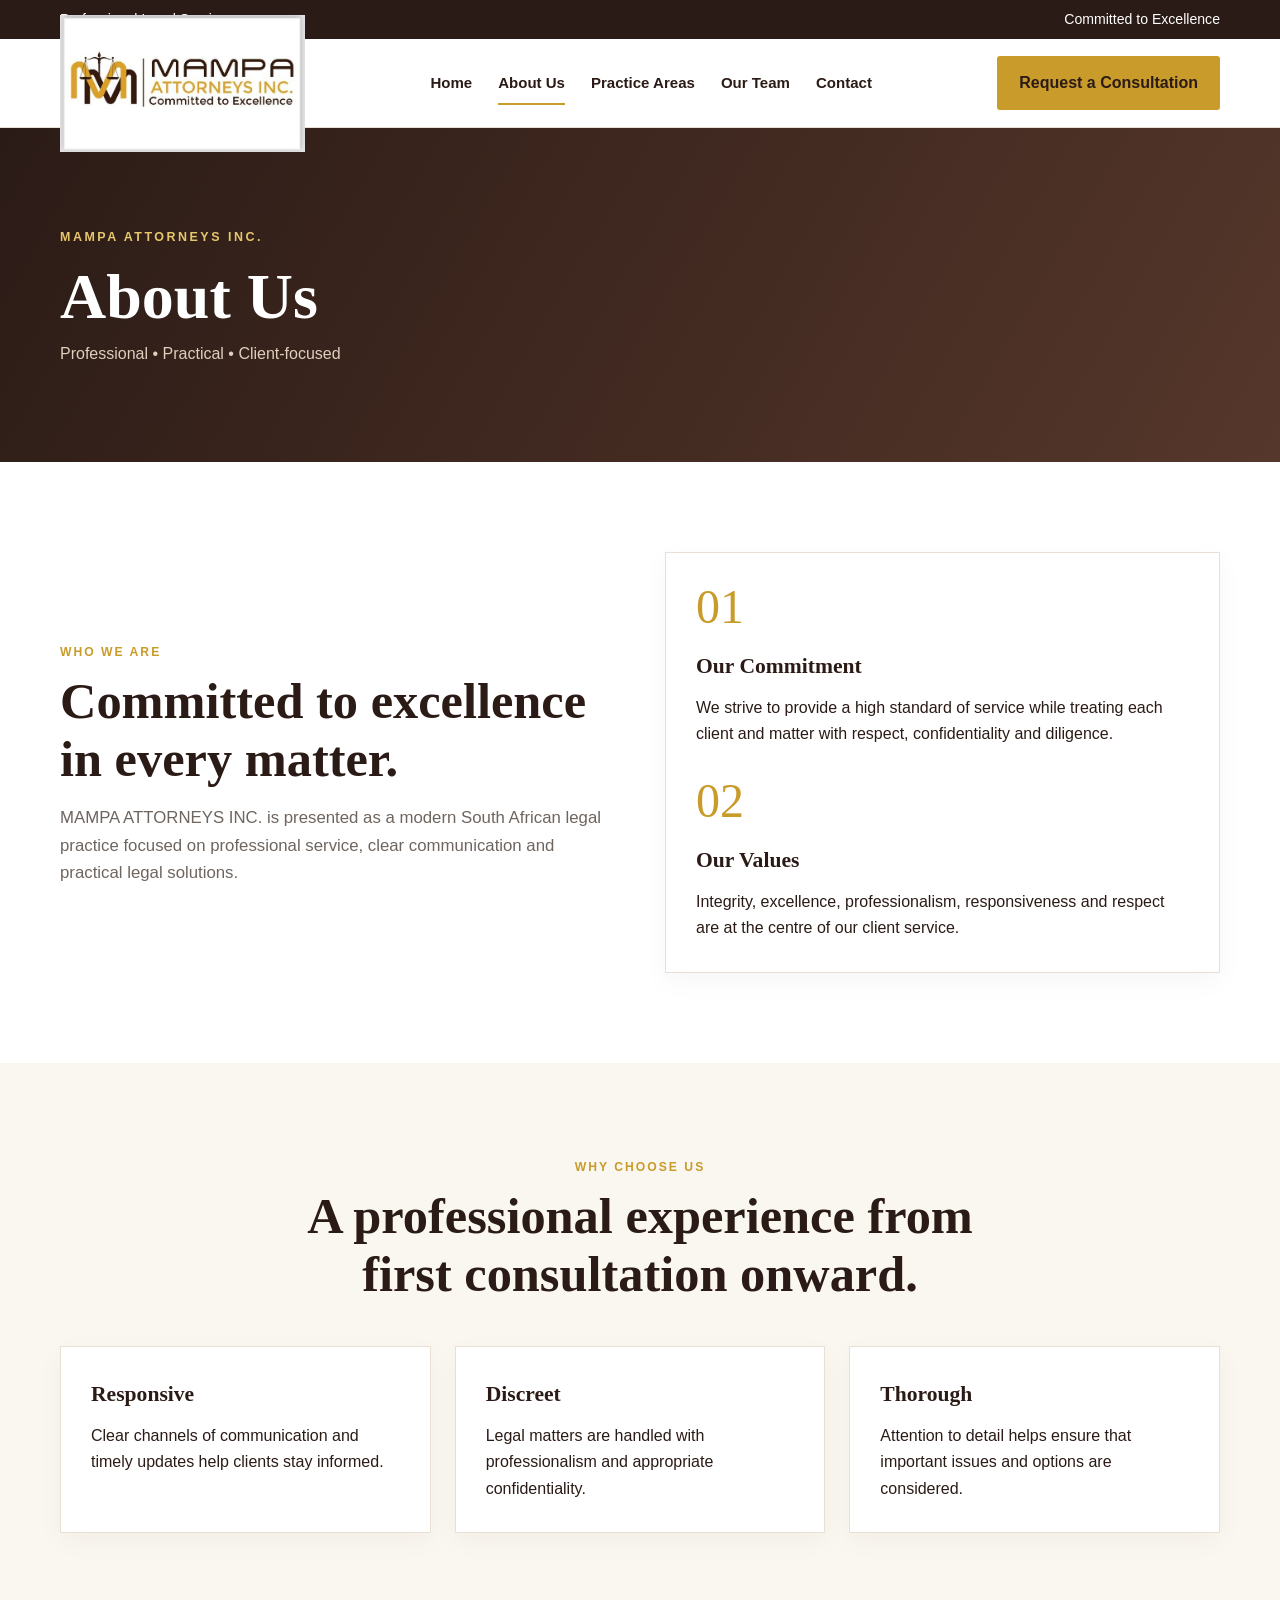
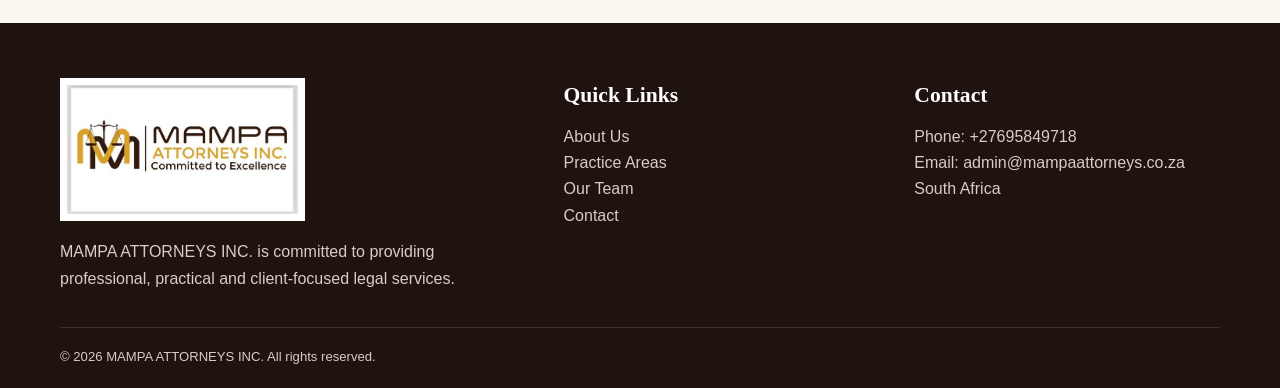
==== about.html @ 81b82417 "Add files via upload" ====
<!DOCTYPE html>
<html lang="en">
<head>
<meta charset="UTF-8">
<meta name="viewport" content="width=device-width, initial-scale=1.0">
<meta name="description" content="MAMPA ATTORNEYS INC. — Committed to Excellence.">
<title>About Us | MAMPA ATTORNEYS INC.</title>
<link rel="stylesheet" href="css/style.css">
</head>
<body>
<div class="topbar"><div class="container"><span>Professional Legal Services</span><span>Committed to Excellence</span></div></div>
<header><div class="container nav">
<a href="index.html" aria-label="MAMPA Attorneys Inc."><img class="logo" src="assets/logo.jpg" alt="MAMPA Attorneys Inc. logo"></a>
<nav class="nav-links"><a href="index.html" class="">Home</a>
<a href="about.html" class="active">About Us</a>
<a href="services.html" class="">Practice Areas</a>
<a href="team.html" class="">Our Team</a>
<a href="contact.html" class="">Contact</a></nav>
<a class="btn btn-gold nav-cta" href="contact.html">Request a Consultation</a>
<button class="menu" aria-label="Open menu">☰</button>
</div></header>

<section class="page-hero"><div class="container"><span class="eyebrow">MAMPA ATTORNEYS INC.</span><h1>About Us</h1><p class="breadcrumb">Professional • Practical • Client-focused</p></div></section>
<section class="section"><div class="container grid-2">
<div><span class="kicker">Who We Are</span><h2>Committed to excellence in every matter.</h2><p class="lead">MAMPA ATTORNEYS INC. is presented as a modern South African legal practice focused on professional service, clear communication and practical legal solutions.</p></div>
<div class="card"><div class="number">01</div><h3 style="margin-top:18px">Our Commitment</h3><p>We strive to provide a high standard of service while treating each client and matter with respect, confidentiality and diligence.</p><div class="number" style="margin-top:30px">02</div><h3 style="margin-top:18px">Our Values</h3><p>Integrity, excellence, professionalism, responsiveness and respect are at the centre of our client service.</p></div>
</div></section>
<section class="section cream"><div class="container"><div class="section-head center"><span class="kicker">Why Choose Us</span><h2>A professional experience from first consultation onward.</h2></div><div class="grid-3">
<div class="card"><h3>Responsive</h3><p>Clear channels of communication and timely updates help clients stay informed.</p></div>
<div class="card"><h3>Discreet</h3><p>Legal matters are handled with professionalism and appropriate confidentiality.</p></div>
<div class="card"><h3>Thorough</h3><p>Attention to detail helps ensure that important issues and options are considered.</p></div>
</div></div></section>

<footer>
<div class="container footer-grid">
<div><img class="logo" src="assets/logo.jpg" alt="MAMPA Attorneys Inc. logo" style="background:#fff;padding:7px"><p style="margin-top:18px;max-width:420px">MAMPA ATTORNEYS INC. is committed to providing professional, practical and client-focused legal services.</p></div>
<div><h3>Quick Links</h3><p><a href="about.html">About Us</a></p><p><a href="services.html">Practice Areas</a></p><p><a href="team.html">Our Team</a></p><p><a href="contact.html">Contact</a></p></div>
<div><h3>Contact</h3><p>Phone: +27695849718</p><p>Email: admin@mampaattorneys.co.za</p><p>South Africa</p></div>
</div>
<div class="container footer-bottom"><span>© <span id="year"></span> MAMPA ATTORNEYS INC. All rights reserved.</span></div>
</footer>
<script src="js/script.js"></script>
</body>
</html>
---- css/style.css ----
:root{
  --brown:#2b1b16;
  --brown-2:#41271e;
  --gold:#c99b2b;
  --gold-light:#e7c76b;
  --cream:#faf7f0;
  --white:#ffffff;
  --muted:#6f655f;
  --border:#e9e0d3;
  --shadow:0 18px 45px rgba(43,27,22,.10);
}
*{box-sizing:border-box;margin:0;padding:0}
html{scroll-behavior:smooth}
body{font-family:Arial,Helvetica,sans-serif;color:var(--brown);background:var(--white);line-height:1.65}
a{text-decoration:none;color:inherit}
img{max-width:100%;display:block}
.container{width:min(1160px,92%);margin:auto}
.topbar{background:var(--brown);color:#fff;font-size:.88rem}
.topbar .container{display:flex;justify-content:space-between;gap:20px;padding:8px 0}
header{position:sticky;top:0;z-index:50;background:rgba(255,255,255,.96);backdrop-filter:blur(10px);border-bottom:1px solid var(--border)}
.nav{height:88px;display:flex;align-items:center;justify-content:space-between;gap:30px}
.logo{width:245px;height:auto;object-fit:contain}
.nav-links{display:flex;align-items:center;gap:26px;font-weight:700;font-size:.94rem}
.nav-links a{position:relative;padding:30px 0}
.nav-links a:after{content:"";position:absolute;left:0;bottom:21px;width:0;height:2px;background:var(--gold);transition:.3s}
.nav-links a:hover:after,.nav-links a.active:after{width:100%}
.btn{display:inline-flex;align-items:center;justify-content:center;gap:8px;padding:13px 21px;border-radius:3px;font-weight:800;border:1px solid transparent;cursor:pointer;transition:.25s}
.btn-gold{background:var(--gold);color:var(--brown)}
.btn-gold:hover{background:#b7891e;transform:translateY(-2px)}
.btn-outline{border-color:var(--gold);color:var(--brown);background:#fff}
.btn-outline:hover{background:var(--gold);transform:translateY(-2px)}
.menu{display:none;border:0;background:none;font-size:1.7rem;color:var(--brown);cursor:pointer}
.hero{min-height:650px;background:linear-gradient(90deg,rgba(43,27,22,.96),rgba(43,27,22,.72),rgba(43,27,22,.28)),url('../assets/logo.jpg') center/cover;display:flex;align-items:center}
.hero-content{max-width:690px;color:#fff;padding:80px 0}
.eyebrow{display:inline-block;color:var(--gold-light);letter-spacing:2.5px;text-transform:uppercase;font-weight:800;font-size:.78rem;margin-bottom:15px}
h1{font-family:Georgia,serif;font-size:clamp(2.8rem,6vw,5rem);line-height:1.06;margin-bottom:22px}
.hero p{font-size:1.12rem;max-width:600px;color:#f5eee7;margin-bottom:30px}
.hero-actions{display:flex;gap:14px;flex-wrap:wrap}
.section{padding:90px 0}
.section.cream{background:var(--cream)}
.section-head{max-width:720px;margin-bottom:42px}
.section-head.center{text-align:center;margin-left:auto;margin-right:auto}
.kicker{color:var(--gold);font-weight:900;letter-spacing:2px;text-transform:uppercase;font-size:.76rem}
h2{font-family:Georgia,serif;font-size:clamp(2rem,4vw,3.15rem);line-height:1.15;margin:9px 0 15px}
h3{font-family:Georgia,serif;font-size:1.35rem;margin-bottom:10px}
.lead{color:var(--muted);font-size:1.05rem}
.grid-3{display:grid;grid-template-columns:repeat(3,1fr);gap:24px}
.grid-2{display:grid;grid-template-columns:repeat(2,1fr);gap:50px;align-items:center}
.card{background:#fff;border:1px solid var(--border);padding:30px;box-shadow:0 8px 25px rgba(43,27,22,.04);transition:.25s}
.card:hover{transform:translateY(-6px);box-shadow:var(--shadow)}
.icon{width:50px;height:50px;border-radius:50%;display:grid;place-items:center;background:#f4e6bd;color:var(--brown);font-weight:900;margin-bottom:20px}
.number{font-size:3rem;font-family:Georgia,serif;color:var(--gold);line-height:1}
.about-image{min-height:450px;background:linear-gradient(145deg,#2b1b16,#594034);display:flex;align-items:center;justify-content:center;padding:45px;position:relative;overflow:hidden}
.about-image:before{content:"§";font-family:Georgia,serif;font-size:18rem;color:rgba(255,255,255,.06);position:absolute}
.about-image .seal{position:relative;text-align:center;color:#fff;border:1px solid rgba(231,199,107,.6);padding:45px 35px}
.about-image .seal strong{display:block;font-family:Georgia,serif;font-size:2rem;color:var(--gold-light)}
.list{list-style:none;display:grid;gap:13px;margin-top:22px}
.list li{padding-left:28px;position:relative;color:var(--muted)}
.list li:before{content:"✓";position:absolute;left:0;color:var(--gold);font-weight:900}
.cta{background:var(--brown);color:#fff;padding:55px 0}
.cta .container{display:flex;align-items:center;justify-content:space-between;gap:30px}
.cta h2{margin:0;color:#fff}
.practice{border-top:4px solid var(--gold)}
.team-card{text-align:center;padding:30px}
.avatar{width:105px;height:105px;border-radius:50%;background:var(--brown);color:var(--gold-light);display:grid;place-items:center;margin:0 auto 20px;font-family:Georgia,serif;font-size:2.2rem}
.role{color:var(--gold);font-size:.82rem;font-weight:800;text-transform:uppercase;letter-spacing:1px}
.contact-grid{display:grid;grid-template-columns:.85fr 1.15fr;gap:45px}
.contact-item{padding:18px 0;border-bottom:1px solid var(--border)}
.contact-item strong{display:block;margin-bottom:4px}
form{display:grid;gap:16px}
.form-row{display:grid;grid-template-columns:1fr 1fr;gap:16px}
label{font-size:.85rem;font-weight:800}
input,textarea,select{width:100%;padding:14px 15px;border:1px solid #d9cec0;border-radius:2px;font:inherit;background:#fff;color:var(--brown);margin-top:6px}
textarea{min-height:150px;resize:vertical}
.notice{background:#fff8e8;border-left:4px solid var(--gold);padding:17px;color:#64574f;font-size:.9rem}
footer{background:#1f130f;color:#d8ccc3;padding:55px 0 20px}
.footer-grid{display:grid;grid-template-columns:1.5fr 1fr 1fr;gap:45px}
footer h3{color:#fff}
footer a:hover{color:var(--gold-light)}
.footer-bottom{border-top:1px solid rgba(255,255,255,.12);margin-top:35px;padding-top:18px;font-size:.82rem;display:flex;justify-content:space-between;gap:20px}
.page-hero{background:linear-gradient(120deg,var(--brown),#56372b);color:#fff;padding:95px 0}
.page-hero h1{font-size:clamp(2.5rem,5vw,4rem);margin-bottom:10px}
.breadcrumb{color:#dfcfbd}
@media(max-width:900px){
  .nav-links{display:none;position:absolute;top:88px;left:0;right:0;background:#fff;border-bottom:1px solid var(--border);padding:15px 5%;flex-direction:column;align-items:flex-start;gap:0}
  .nav-links.open{display:flex}
  .nav-links a{padding:12px 0;width:100%}
  .nav-links a:after{bottom:5px}
  .nav-cta{display:none}
  .menu{display:block}
  .grid-3,.grid-2,.contact-grid,.footer-grid{grid-template-columns:1fr}
  .hero{min-height:600px}
  .cta .container{flex-direction:column;align-items:flex-start}
}
@media(max-width:560px){
  .topbar .container{font-size:.75rem}
  .topbar .container span:last-child{display:none}
  .logo{width:205px}
  .nav{height:76px}
  .nav-links{top:76px}
  .form-row{grid-template-columns:1fr}
  .section{padding:65px 0}
  .hero-content{padding:55px 0}
  h1{font-size:2.65rem}
}
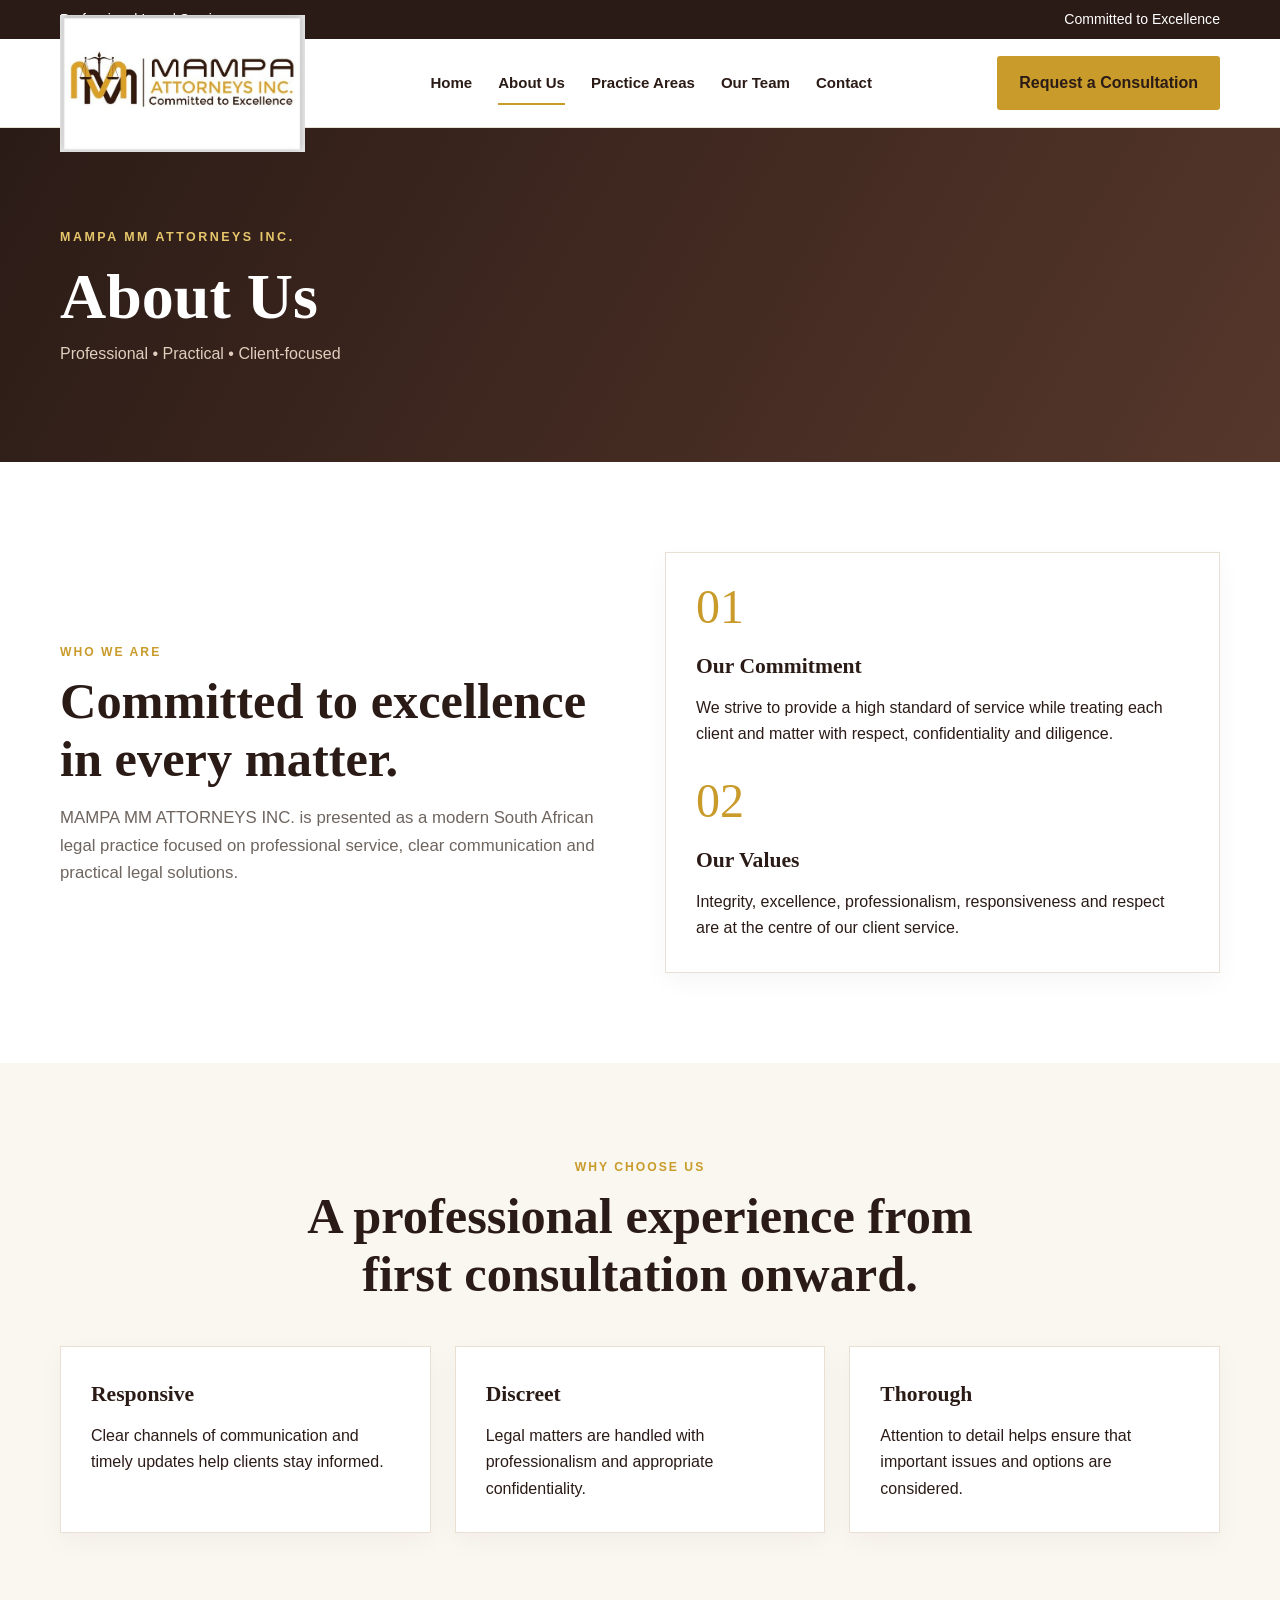
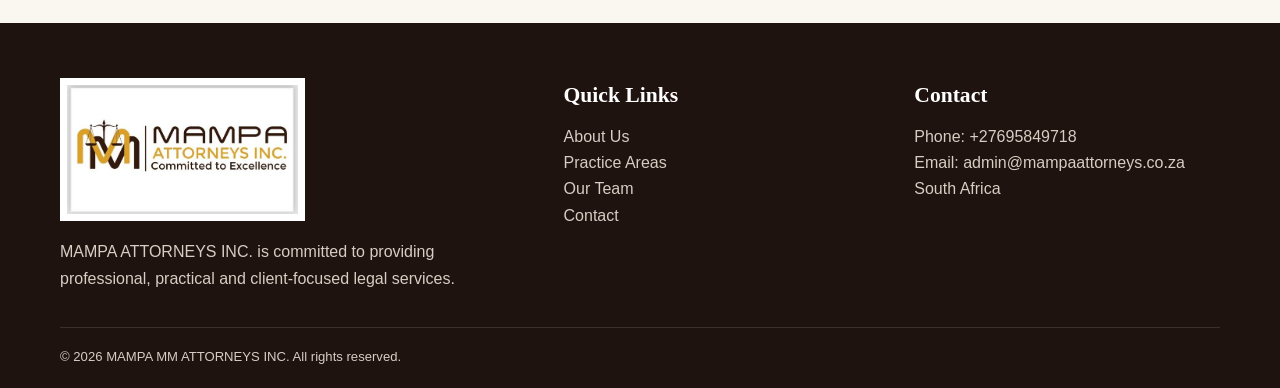
==== commit e6f7e0fc: "Update about.html" ====
--- a/about.html
+++ b/about.html
@@ -3,14 +3,14 @@
 <head>
 <meta charset="UTF-8">
 <meta name="viewport" content="width=device-width, initial-scale=1.0">
-<meta name="description" content="MAMPA ATTORNEYS INC. — Committed to Excellence.">
-<title>About Us | MAMPA ATTORNEYS INC.</title>
+<meta name="description" content="MAMPA MM ATTORNEYS INC. — Committed to Excellence.">
+<title>About Us | MAMPA MM ATTORNEYS INC.</title>
 <link rel="stylesheet" href="css/style.css">
 </head>
 <body>
 <div class="topbar"><div class="container"><span>Professional Legal Services</span><span>Committed to Excellence</span></div></div>
 <header><div class="container nav">
-<a href="index.html" aria-label="MAMPA Attorneys Inc."><img class="logo" src="assets/logo.jpg" alt="MAMPA Attorneys Inc. logo"></a>
+<a href="index.html" aria-label="MAMPA MM Attorneys Inc."><img class="logo" src="assets/logo.jpg" alt="MAMPA Attorneys Inc. logo"></a>
 <nav class="nav-links"><a href="index.html" class="">Home</a>
 <a href="about.html" class="active">About Us</a>
 <a href="services.html" class="">Practice Areas</a>
@@ -20,9 +20,9 @@
 <button class="menu" aria-label="Open menu">☰</button>
 </div></header>
 
-<section class="page-hero"><div class="container"><span class="eyebrow">MAMPA ATTORNEYS INC.</span><h1>About Us</h1><p class="breadcrumb">Professional • Practical • Client-focused</p></div></section>
+<section class="page-hero"><div class="container"><span class="eyebrow">MAMPA MM ATTORNEYS INC.</span><h1>About Us</h1><p class="breadcrumb">Professional • Practical • Client-focused</p></div></section>
 <section class="section"><div class="container grid-2">
-<div><span class="kicker">Who We Are</span><h2>Committed to excellence in every matter.</h2><p class="lead">MAMPA ATTORNEYS INC. is presented as a modern South African legal practice focused on professional service, clear communication and practical legal solutions.</p></div>
+<div><span class="kicker">Who We Are</span><h2>Committed to excellence in every matter.</h2><p class="lead">MAMPA MM ATTORNEYS INC. is presented as a modern South African legal practice focused on professional service, clear communication and practical legal solutions.</p></div>
 <div class="card"><div class="number">01</div><h3 style="margin-top:18px">Our Commitment</h3><p>We strive to provide a high standard of service while treating each client and matter with respect, confidentiality and diligence.</p><div class="number" style="margin-top:30px">02</div><h3 style="margin-top:18px">Our Values</h3><p>Integrity, excellence, professionalism, responsiveness and respect are at the centre of our client service.</p></div>
 </div></section>
 <section class="section cream"><div class="container"><div class="section-head center"><span class="kicker">Why Choose Us</span><h2>A professional experience from first consultation onward.</h2></div><div class="grid-3">
@@ -37,8 +37,8 @@
 <div><h3>Quick Links</h3><p><a href="about.html">About Us</a></p><p><a href="services.html">Practice Areas</a></p><p><a href="team.html">Our Team</a></p><p><a href="contact.html">Contact</a></p></div>
 <div><h3>Contact</h3><p>Phone: +27695849718</p><p>Email: admin@mampaattorneys.co.za</p><p>South Africa</p></div>
 </div>
-<div class="container footer-bottom"><span>© <span id="year"></span> MAMPA ATTORNEYS INC. All rights reserved.</span></div>
+<div class="container footer-bottom"><span>© <span id="year"></span> MAMPA MM ATTORNEYS INC. All rights reserved.</span></div>
 </footer>
 <script src="js/script.js"></script>
 </body>
-</html>+</html>
--- a/css/style.css
+++ b/css/style.css
@@ -104,3 +104,23 @@
   .hero-content{padding:55px 0}
   h1{font-size:2.65rem}
 }
+/* Mobile - default */
+.services-grid {
+    display: grid;
+    grid-template-columns: 1fr;
+    gap: 20px;
+}
+
+/* Tablet */
+@media (min-width: 768px) {
+    .services-grid {
+        grid-template-columns: repeat(2, 1fr);
+    }
+}
+
+/* Desktop */
+@media (min-width: 1024px) {
+    .services-grid {
+        grid-template-columns: repeat(3, 1fr);
+    }
+}
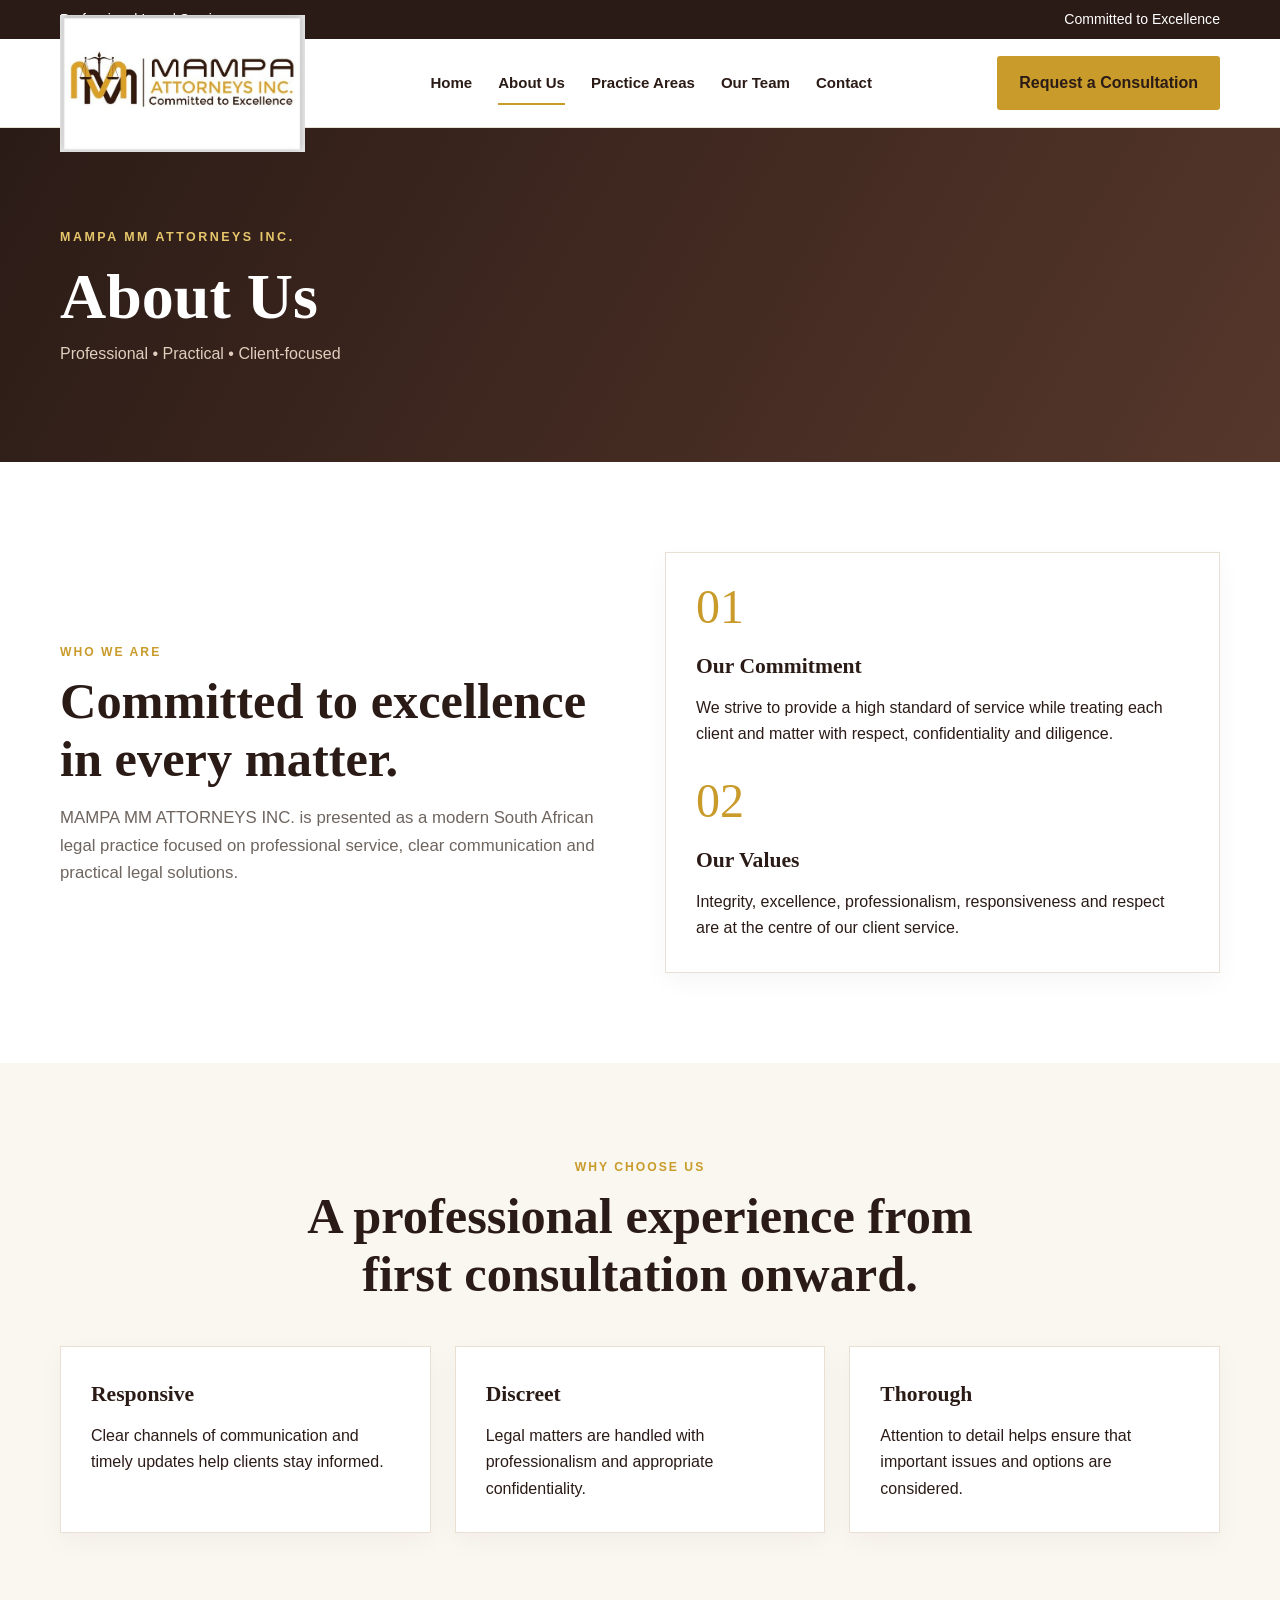
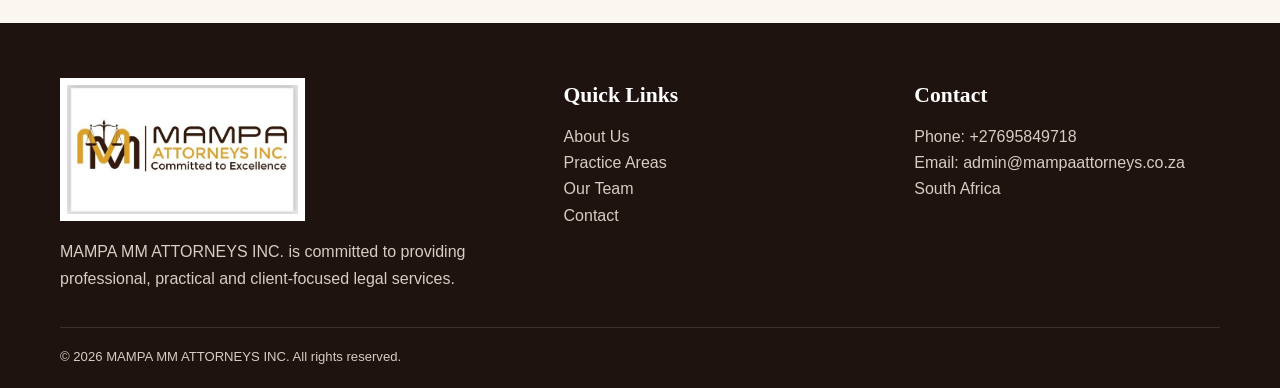
==== commit c8b25684: "Update company name from MAMPA Attorneys Inc. to MAMPA MM Attorneys Inc." ====
--- a/about.html
+++ b/about.html
@@ -10,7 +10,7 @@
 <body>
 <div class="topbar"><div class="container"><span>Professional Legal Services</span><span>Committed to Excellence</span></div></div>
 <header><div class="container nav">
-<a href="index.html" aria-label="MAMPA MM Attorneys Inc."><img class="logo" src="assets/logo.jpg" alt="MAMPA Attorneys Inc. logo"></a>
+<a href="index.html" aria-label="MAMPA MM Attorneys Inc."><img class="logo" src="assets/logo.jpg" alt="MAMPA MM Attorneys Inc. logo"></a>
 <nav class="nav-links"><a href="index.html" class="">Home</a>
 <a href="about.html" class="active">About Us</a>
 <a href="services.html" class="">Practice Areas</a>
@@ -33,7 +33,7 @@
 
 <footer>
 <div class="container footer-grid">
-<div><img class="logo" src="assets/logo.jpg" alt="MAMPA Attorneys Inc. logo" style="background:#fff;padding:7px"><p style="margin-top:18px;max-width:420px">MAMPA ATTORNEYS INC. is committed to providing professional, practical and client-focused legal services.</p></div>
+<div><img class="logo" src="assets/logo.jpg" alt="MAMPA MM Attorneys Inc. logo" style="background:#fff;padding:7px"><p style="margin-top:18px;max-width:420px">MAMPA MM ATTORNEYS INC. is committed to providing professional, practical and client-focused legal services.</p></div>
 <div><h3>Quick Links</h3><p><a href="about.html">About Us</a></p><p><a href="services.html">Practice Areas</a></p><p><a href="team.html">Our Team</a></p><p><a href="contact.html">Contact</a></p></div>
 <div><h3>Contact</h3><p>Phone: +27695849718</p><p>Email: admin@mampaattorneys.co.za</p><p>South Africa</p></div>
 </div>
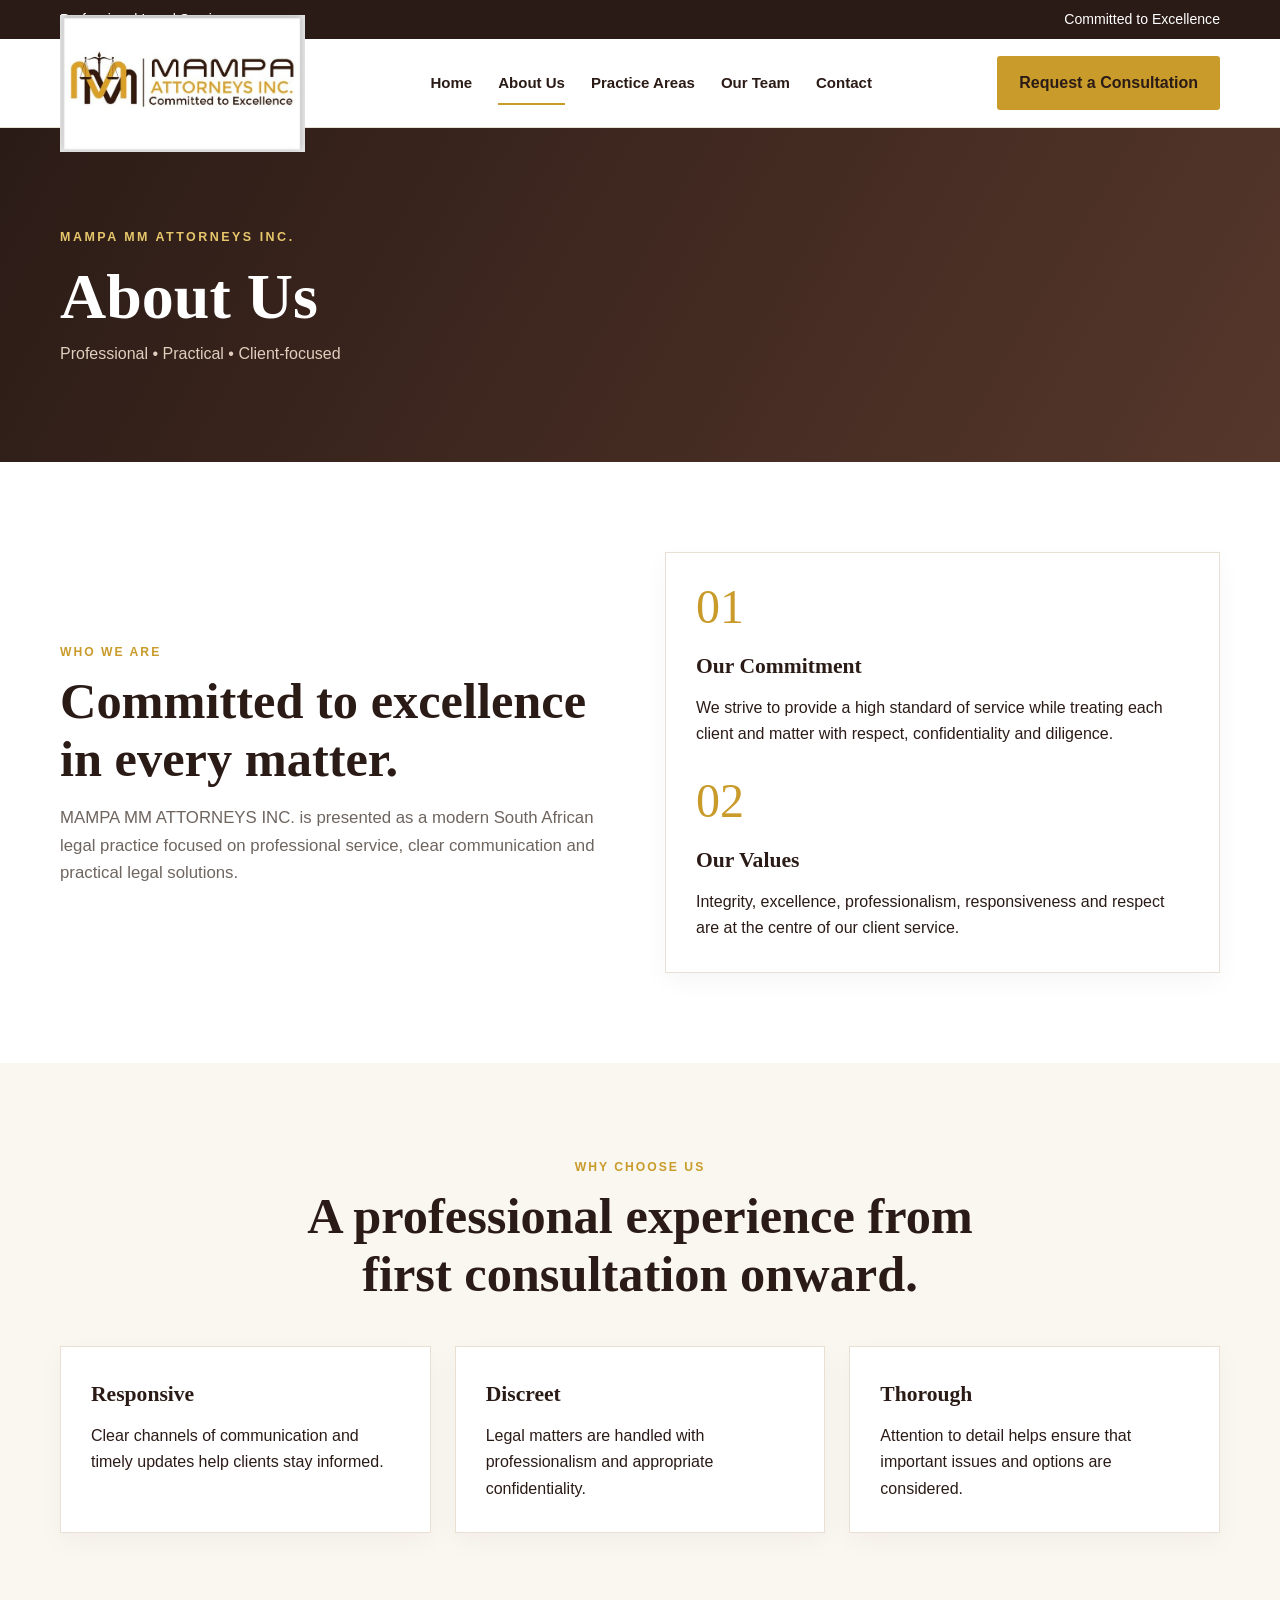
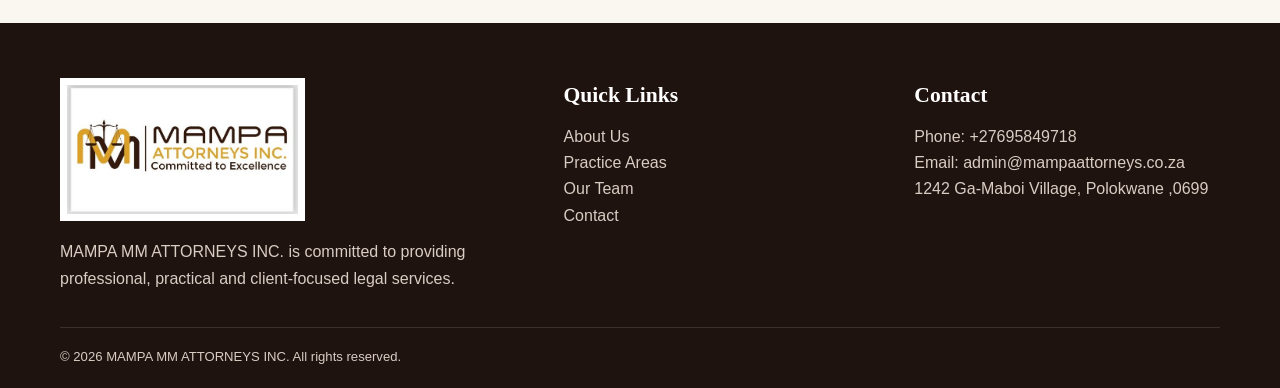
==== commit 9ffe659f: "Update about.html" ====
--- a/about.html
+++ b/about.html
@@ -35,7 +35,7 @@
 <div class="container footer-grid">
 <div><img class="logo" src="assets/logo.jpg" alt="MAMPA MM Attorneys Inc. logo" style="background:#fff;padding:7px"><p style="margin-top:18px;max-width:420px">MAMPA MM ATTORNEYS INC. is committed to providing professional, practical and client-focused legal services.</p></div>
 <div><h3>Quick Links</h3><p><a href="about.html">About Us</a></p><p><a href="services.html">Practice Areas</a></p><p><a href="team.html">Our Team</a></p><p><a href="contact.html">Contact</a></p></div>
-<div><h3>Contact</h3><p>Phone: +27695849718</p><p>Email: admin@mampaattorneys.co.za</p><p>South Africa</p></div>
+<div><h3>Contact</h3><p>Phone: +27695849718</p><p>Email: admin@mampaattorneys.co.za</p><p>1242 Ga-Maboi Village, Polokwane ,0699</p></div>
 </div>
 <div class="container footer-bottom"><span>© <span id="year"></span> MAMPA MM ATTORNEYS INC. All rights reserved.</span></div>
 </footer>
